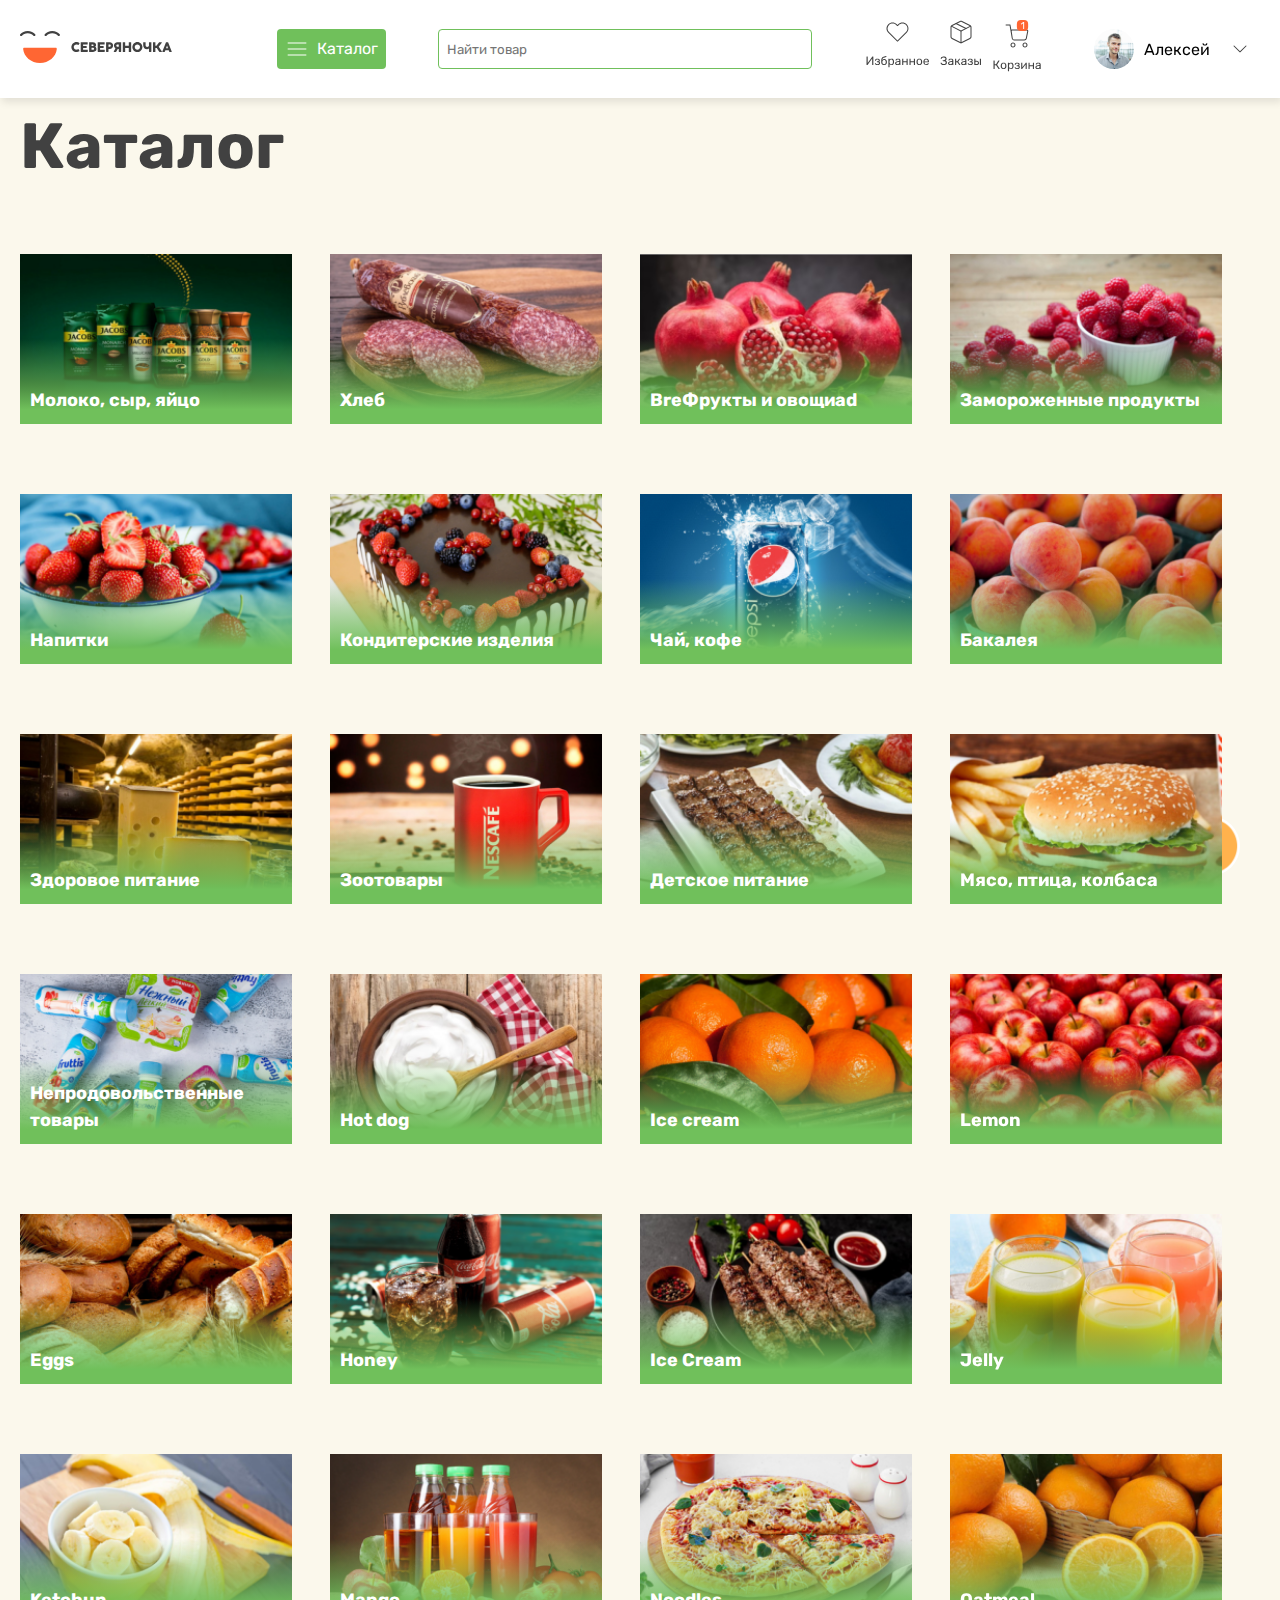
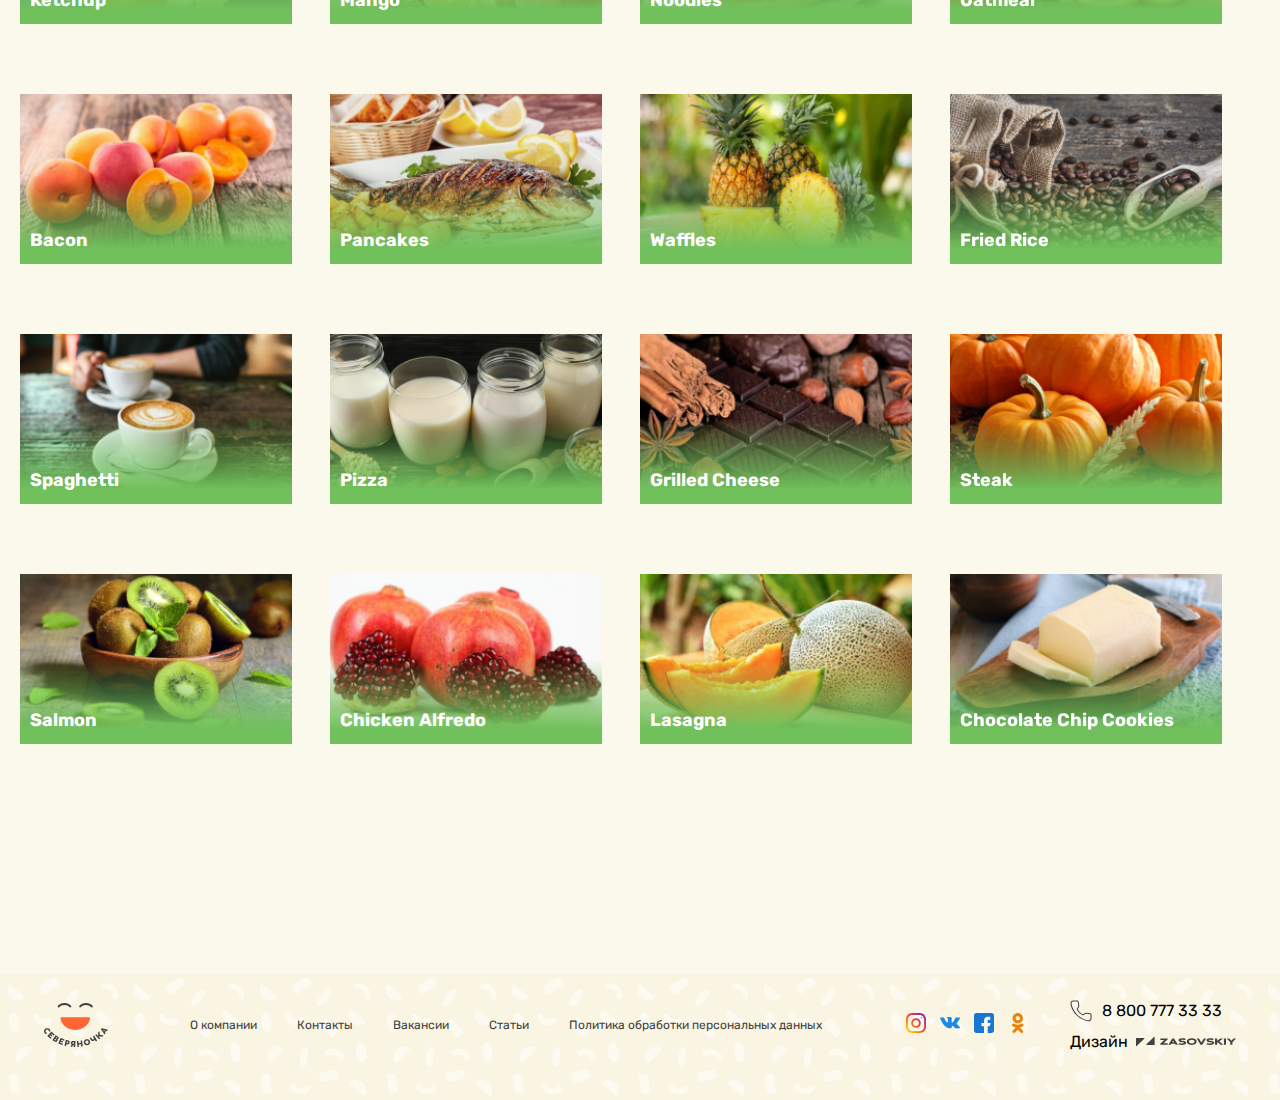
==== page/katalog.html @ c0de36a4 "10:38" ====
<!DOCTYPE html>
<html lang="en">
  <head>
    <meta charset="UTF-8" />
    <meta name="viewport" content="width=device-width, initial-scale=1.0" />
    <title>katalog</title>
    <link rel="stylesheet" href="../scss/main.css" />
    <link rel="stylesheet" href="../css/Вакансии.min.css" />
    <link rel="stylesheet" href="../scss/pages/katalog.css" />
  </head>
  <body>
    <a class="backtop" href="#" style="display: block;"><img src="../to the top img.png" alt=""></a>
    <nav>
      <div class="screen-line">
        <div class="nav-div">
          <a href="../index.html"
            ><img class="logo-brend" src="../img/logo (12).svg" alt="No img?"
          /></a>
          <a href="../index.html">
            <img
              class="logo-brend2"
              src="../img/head-img/logo (13).svg"
              alt="No img?"
          />
        </a>

          <button class="katalogmin">
            <div>
              <img src="../img/head-img/menu.svg" alt="No img?" />
              <p>Каталог</p>
            </div>
          </button>

          <form action="">
            <input class="input-search inputintt" type="text" placeholder="Найти товар">
          </form>
          <div class="imgsss">
            <a href="../page/Избранное.html">
              <img src="../img/head-img/MainMenu.svg" alt="No img?" />
            </a>
            <a href="../page/Заказы.html"
              ><img src="../img/head-img/MainMenu (1).svg" alt="No img?"
            /></a>

            <a href="../page/Заказы.html"
              ><img src="../img/head-img/MainMenu (2).svg" alt="No img?"
            /></a>
          </div>
          <div class="head-div2">
            <div>
              <img src="../img/head-img/avatar.svg" alt="No img?" />
              <p>Алексей</p>
            </div>
            <img class="asdd" src="../img/Button.svg" alt="No img?" />
          </div>
        </div>
      </div>
    </nav>
    <div class="screen-line">
      <div class="bakdrop_text">
        <p class="bacdroptext">
          Lorem ipsum dolor sit amet consectetur adipisicing elit. Vel, nisi
          minima. Cupiditate distinctio et obcaecati cum architecto, alias,
          facilis possimus doloremque ipsam iure reprehenderit quibusdam quaerat
          pariatur, vero sapiente debitis.
        </p>
      </div>
    </div>

    <div class="screen-line">
      <h1 class="header2">Каталог</h1>
      <div class="cardlar"></div>
    </div>

    <footer style="margin-top: 200px">
      <div class="screen-line">
        <div class="bigasdfl">
          <img src="../img/footer/logo (14).svg" alt="No img?" />
          <div class="gjdfkgjfgdkfdk">
            <a href="../page/О-компании.html"> <p>О компании</p></a>
            <a href="../page/Контакты.html"> <p>Контакты</p></a>
            <a href="../page/Вакансии.html"> <p>Вакансии</p></a>
            <a href="../page/О-компании.html"> <p>Статьи</p></a>
            <a href="../page/Контакты.html">
              <p>Политика обработки персональных данных</p>
            </a>
          </div>
          <div class="kgjfgdkfdk">
            <div class="alii">
              <a href="../page/О-компании.html"> <p>О компании</p></a>
              <a href="../page/Контакты.html"> <p>Контакты</p></a>
              <a href="../page/Вакансии.html"> <p>Вакансии</p></a>
            </div>
            <div class="alii">
              <a href="../page/О-компании.html"> <p>Статьи</p></a>
              <a href="../page/Контакты.html">
                <p>Политика обработки персональных данных</p>
              </a>
            </div>
          </div>
          <div class="fodefilrr">
            <div class="sasdfdsg">
              <a
                href="https://www.instagram.com/alisher_ali13?igsh=NnBmYnNvbGl6MXEw "
                ><img src="../img/footer/instagram.svg" alt="No img?"
              /></a>
              <a href="https://vk.com/"
                ><img src="../img/footer/vkontakte.svg  " alt="No img?"
              /></a>
              <a href="https://www.facebook.com/">
                <img src="../img/footer/facebook.svg" alt="No img?"
              /></a>
              <a href="https://ok.ru/">
                <img src="../img/footer/ok.svg" alt="No img?"
              /></a>
            </div>
            <div>
              <div style="display: flex; gap: 8px; align-items: center">
                <img src="../img/footer/phone.svg" alt="no icon?" />
                <p>8 800 777 33 33</p>
              </div>
              <div class="img__p-foot">
                <p>Дизайн</p>
                <img src="../img/footer/Union.svg" alt="No icon?" />
              </div>
            </div>
          </div>
        </div>
      </div>
    </footer>
    <div class="footer-2">
      <div class="screen-line">
        <div class="bi-bag">
          <img src="../img/footer/logo (14).svg" alt="No img?" />
          <div>
            <div>
              <a
                href="https://www.instagram.com/alisher_ali13?igsh=NnBmYnNvbGl6MXEw "
                ><img src="../img/footer/instagram.svg" alt="No img?"
              /></a>
              <a href="https://vk.com/"
                ><img src="../img/footer/vkontakte.svg  " alt="No img?"
              /></a>
              <a href="https://www.facebook.com/">
                <img src="../img/footer/facebook.svg" alt="No img?"
              /></a>
              <a href="https://ok.ru/">
                <img src="../img/footer/ok.svg" alt="No img?"
              /></a>
            </div>
            <div style="display: flex; gap: 8px; align-items: center">
              <img src="../img/footer/phone.svg" alt="no icon?" />
              <p>8 800 777 33 33</p>
            </div>
          </div>
        </div>
        <div class="center-alta">
          <div class="alta-big">
            <div class="alta">
              <a href="../page/О-компании.html"> <p>О компании</p></a>
              <a href="../page/Контакты.html"> <p>Контакты</p></a>
              <a href="../page/Вакансии.html"> <p>Вакансии</p></a>
              <a href="../page/О-компании.html"> <p>Статьи</p></a>
            </div>
            <a href="../page/Контакты.html">
              <p>Политика обработки персональных данных</p>
            </a>
          </div>
        </div>
      </div>
    </div>
    <div class="end__nav">
      <div class="screen-line">
        <div class="imageoo">
          <a href="../page/katalog,html"
            ><img src="../img/head-img/MainMenu (3).svg" alt="No img?"
          /></a>
          <a href="../page/Избранное.html"
            ><img src="../img/head-img/MainMenu.svg" alt="No img?"
          /></a>
          <a href="../page/Заказы.html"
            ><img src="../img/head-img/MainMenu (1).svg" alt="No img?"
          /></a>
          <a href="../page/Корзина.html"
            ><img src="../img/head-img/MainMenu (2).svg" alt="No img?"
          /></a>
          <a href="../page/О-компании.html"
            ><img src="../img/head-img/avatar.svg" alt="No img?"
          /></a>
        </div>
      </div>
    </div>
    <script src="../js/main.js"></script>
    <script src="../js/prodact-data.js"></script>
    <script src="../js/card.js"></script>
    <script src="../js/bacdrop.js"></script>
  </body>
</html>
---- scss/main.css ----
@charset "UTF-8";
@import url("https://fonts.googleapis.com/css2?family=Rubik:ital,wght@0,300..900;1,300..900&display=swap");
* {
  padding: 0;
  margin: 0;
}

*, *::before, *::after {
  box-sizing: border-box;
  font-family: "Rubik", sans-serif;
}

.screen-line {
  max-width: 1288px;
  margin-left: auto;
  margin-right: auto;
  padding-left: 20px;
  padding-right: 20px;
}

nav {
  position: relative;
  z-index: 1000000;
  position: sticky;
  top: 0;
  box-shadow: 2px 4px 8px 0px rgba(0, 0, 0, 0.1);
  background-color: white;
}
@media (max-width: 807px) {
  nav .logo-brend {
    display: none;
  }
}
nav .logo-brend2 {
  display: none !important;
}
@media (max-width: 807px) {
  nav .logo-brend2 {
    display: block !important;
  }
}
nav .nav-div {
  padding-top: 20px;
  padding-bottom: 20px;
  display: flex;
  align-items: center;
  justify-content: space-between;
}
nav .katalogmin {
  background: rgb(112, 192, 91);
  padding: 8px;
  border-radius: 4px;
  border: none;
  transition: 1s;
}
nav .katalogmin:hover {
  box-shadow: inset 0px 50px 30px red;
}
@media (max-width: 544px) {
  nav .katalogmin {
    display: none;
  }
}
nav .katalogmin div {
  display: flex;
  gap: 8px;
  align-items: center;
}
nav .katalogmin div p {
  font-family: Rubik;
  font-size: 16px;
  font-weight: 400;
  line-height: 24px;
  text-align: center;
  color: white;
}
@media (max-width: 1005px) {
  nav .katalogmin div p {
    display: none;
  }
}
nav .imgsss {
  display: flex;
  gap: 10px;
}
@media (max-width: 544px) {
  nav .imgsss {
    display: none;
  }
}
nav .imgsss img {
  transition: 0.3s;
}
nav .imgsss img:hover {
  transform: scale(0.85);
}
nav form input {
  height: 40px;
  width: 374px;
  padding: 8px;
  gap: 10px;
  border-radius: 4px;
  border: 1px solid rgb(112, 192, 91);
  outline: none;
}
@media (max-width: 1005px) {
  nav form input {
    width: 324px;
  }
}
@media (max-width: 683px) {
  nav form input {
    width: 100%;
  }
}
@media (max-width: 544px) {
  nav form input {
    width: 250px;
  }
}
nav .head-div2 {
  display: flex;
  align-items: center;
  gap: 10px;
}
@media (max-width: 544px) {
  nav .head-div2 {
    display: none;
  }
}
nav .head-div2 div {
  display: flex;
  align-items: center;
  gap: 10px;
}
@media (max-width: 1005px) {
  nav .head-div2 div p {
    display: none;
  }
}
@media (max-width: 1005px) {
  nav .head-div2 .asdd {
    display: none;
  }
}

header {
  margin-top: 4px;
  background-image: url(../../img/head-img/Group\ 7100.svg);
  background-repeat: no-repeat;
  background-size: cover;
  background-position: center;
  width: 100%;
  background-color: white;
}
header img {
  width: 100%;
}
@media (max-width: 400px) {
  header img {
    display: none;
  }
}
header p {
  display: none !important;
}
@media (max-width: 400px) {
  header p {
    display: block !important;
    text-align: center;
    padding: 27px 0px;
    font-family: Rubik;
    font-size: 18px;
    font-weight: 700;
    line-height: 27px;
    text-align: center;
  }
}

.АкцииАкции {
  margin-top: 80px;
}
.АкцииАкции .Акции1_ {
  display: flex;
  align-items: center;
  justify-content: space-between;
}
.АкцииАкции .Акции1_ h1 {
  font-family: Rubik;
  font-size: 36px;
  font-weight: 700;
  line-height: 54px;
  text-align: left;
  color: rgb(65, 65, 65);
}
.АкцииАкции .Акции1_ a {
  text-decoration: none;
}
.АкцииАкции .Акции1_ a div {
  display: flex;
  align-items: center;
  gap: 8px;
  transition: 0.3s;
}
.АкцииАкции .Акции1_ a div:hover {
  -webkit-text-decoration: underline 4px red;
          text-decoration: underline 4px red;
}
.АкцииАкции .Акции1_ a div p {
  font-family: Rubik;
  font-size: 16px;
  font-weight: 400;
  line-height: 24px;
  text-align: center;
  color: rgb(96, 96, 96);
}

.gridss {
  margin-top: 40px;
  display: grid;
  grid-template-columns: auto auto auto auto;
  justify-content: space-between;
}
@media (max-width: 694px) {
  .gridss {
    grid-template-columns: auto auto;
    justify-content: space-evenly;
  }
}
.gridss .grid-card {
  width: 272px;
  background-color: white;
}
@media (max-width: 819px) {
  .gridss .grid-card {
    width: 224px !important;
  }
}
@media (max-width: 694px) {
  .gridss .grid-card {
    width: 272px;
  }
}
@media (max-width: 472px) {
  .gridss .grid-card {
    width: 160px !important;
  }
}
.gridss .grid-card img {
  width: 100%;
}
.gridss .grid-card .grid-card__DIV {
  padding-top: 8px;
  display: flex;
  padding: 0px 8px;
  justify-content: space-between;
}
.gridss .grid-card .grid-card__DIV .div_left h2 {
  font-family: Rubik;
  font-size: 18px;
  font-weight: 700;
  line-height: 27px;
  text-align: left;
  color: rgb(65, 65, 65);
}
.gridss .grid-card .grid-card__DIV .div_left p {
  font-family: Rubik;
  font-size: 12px;
  font-weight: 400;
  line-height: 18px;
  text-align: left;
  color: rgb(191, 191, 191);
}
.gridss .grid-card .grid-card__DIV .div_right h3 {
  font-family: Rubik;
  font-size: 16px;
  font-weight: 400;
  line-height: 24px;
  text-align: left;
  color: rgb(96, 96, 96);
}
.gridss .grid-card .grid-card__DIV .div_right p {
  font-family: Rubik;
  font-size: 12px;
  font-weight: 400;
  line-height: 18px;
  text-align: left;
  color: rgb(191, 191, 191);
}
.gridss .grid-card .grid-card__DIV h6 {
  font-family: Rubik;
  font-size: 18px;
  font-weight: 700;
  line-height: 27px;
  text-align: left;
  color: rgb(65, 65, 65);
}
.gridss .div-end-p {
  margin-left: 8px;
  max-width: 256px;
  font-family: Rubik;
  font-size: 16px;
  font-weight: 400;
  line-height: 24px;
  text-align: left;
  color: rgb(65, 65, 65);
}
.gridss .yulduzlar {
  margin-left: 8px;
  display: flex;
  gap: 4px;
}
.gridss .vkarzinu {
  margin: 8px;
  width: 94%;
  height: 40px;
  border: none;
  background: none;
  border-radius: 3px;
  color: rgb(112, 192, 91);
  border: 1px solid rgb(112, 192, 91);
  transition: 0.3s;
}
.gridss .vkarzinu:hover {
  box-shadow: inset 0px 42px 0px rgb(255, 102, 51);
  color: white;
  border: none;
}

@media (max-width: 1101px) {
  .whither {
    display: none !important;
  }
}
@media (max-width: 694px) {
  .whither {
    display: block !important;
  }
}

@media (max-width: 472px) {
  .o_o {
    padding-top: 70px !important;
  }
  .o__o {
    padding-top: 25px;
  }
}
.Акции1_ {
  margin-top: 120px;
  display: flex;
  align-items: center;
  justify-content: space-between;
}
.Акции1_ h1 {
  font-family: Rubik;
  font-size: 36px;
  font-weight: 700;
  line-height: 54px;
  text-align: left;
  color: rgb(65, 65, 65);
}
.Акции1_ a {
  text-decoration: none;
}
.Акции1_ a div {
  display: flex;
  align-items: center;
  gap: 8px;
  transition: 0.3s;
}
.Акции1_ a div:hover {
  -webkit-text-decoration: underline 4px red;
          text-decoration: underline 4px red;
}
.Акции1_ a div p {
  font-family: Rubik;
  font-size: 16px;
  font-weight: 400;
  line-height: 24px;
  text-align: center;
  color: rgb(96, 96, 96);
}

.предло__ {
  margin-top: 120px;
  margin-bottom: 40px;
  font-family: Rubik;
  font-size: 36px;
  font-weight: 700;
  line-height: 54px;
  text-align: left;
  color: rgb(65, 65, 65);
}

.karti {
  display: flex;
  align-items: center;
  justify-content: space-between;
}
@media (max-width: 841px) {
  .karti {
    flex-direction: column;
  }
}
.karti .kaerr1 {
  box-shadow: 0px 8px 16px 0px rgba(202, 147, 96, 0.5);
  border-radius: 4px;
  width: 589px;
  background-color: rgb(252, 213, 186);
  position: relative;
}
@media (max-width: 725px) {
  .karti .kaerr1 {
    max-width: 289px;
    overflow: hidden;
  }
}
.karti .kaerr1 h1 {
  padding-top: 30px;
  padding-left: 49px;
  max-width: 400px;
  font-family: Rubik;
  font-size: 24px;
  font-weight: 700;
  line-height: 36px;
  text-align: left;
}
@media (max-width: 1136px) {
  .karti .kaerr1 h1 {
    width: 174px;
    font-family: Rubik;
    font-size: 18px;
    font-weight: 700;
    line-height: 27px;
    text-align: left;
    position: relative;
    z-index: 11;
  }
}
.karti .kaerr1 p {
  padding-top: 6px;
  padding-left: 49px;
  padding-bottom: 44px;
  max-width: 300px;
  font-family: Rubik;
  font-size: 16px;
  font-weight: 400;
  line-height: 24px;
  text-align: left;
}
@media (max-width: 1136px) {
  .karti .kaerr1 p {
    width: 174px;
    font-size: 12px;
    font-weight: 400;
    line-height: 18px;
    text-align: left;
    position: relative;
    z-index: 11;
  }
}
.karti .kaerr1 img {
  position: absolute;
  top: 0px;
  right: -5px;
  transition: 0.3s;
}
.karti .kaerr1 img:hover {
  transform: rotate(-16deg);
}
@media (max-width: 1136px) {
  .karti .kaerr1 img {
    right: -70px;
  }
}

.kaerr2 {
  background-color: rgb(229, 255, 222);
  border-radius: 4px;
  width: 589px;
  position: relative;
}
@media (max-width: 725px) {
  .kaerr2 {
    max-width: 389px;
    overflow: hidden;
  }
}
.kaerr2 h1 {
  padding-top: 30px;
  padding-left: 49px;
  max-width: 400px;
  font-family: Rubik;
  font-size: 24px;
  font-weight: 700;
  line-height: 36px;
  text-align: left;
  position: relative;
  z-index: 11;
}
@media (max-width: 340px) {
  .kaerr2 h1 {
    width: 200px;
  }
}
.kaerr2 p {
  padding-top: 6px;
  padding-left: 49px;
  padding-bottom: 44px;
  max-width: 300px;
  font-family: Rubik;
  font-size: 16px;
  font-weight: 400;
  line-height: 24px;
  text-align: left;
  position: relative;
  z-index: 11;
}
.kaerr2 img {
  position: absolute;
  top: 0px;
  right: -5px;
  transition: 0.3s;
}

.nashimagazin {
  margin-top: 100px;
  font-family: Rubik;
  font-size: 24px;
  font-weight: 700;
  line-height: 36px;
  text-align: left;
}

.grid-cardend {
  display: grid;
  grid-template-columns: auto auto auto;
  justify-content: space-between;
}
@media (max-width: 1189px) {
  .grid-cardend {
    justify-content: space-evenly;
  }
}
@media (max-width: 694px) {
  .grid-cardend {
    grid-template-columns: auto;
    grid-template-rows: auto auto auto;
  }
}
.grid-cardend .end__element {
  width: 376px;
  background-color: white;
}
@media (max-width: 1189px) {
  .grid-cardend .end__element {
    width: 224px;
  }
}
@media (max-width: 694px) {
  .grid-cardend .end__element {
    width: 100%;
  }
}
.grid-cardend .end__element img {
  width: 100%;
}
.grid-cardend .end__element p {
  font-family: Rubik;
  font-size: 12px;
  font-weight: 400;
  line-height: 18px;
  text-align: left;
  color: rgb(143, 143, 143);
}
.grid-cardend .end__element h3 {
  padding: 8px;
  font-family: Rubik;
  font-size: 18px;
  font-weight: 700;
  line-height: 27px;
  text-align: left;
}
@media (max-width: 1189px) {
  .grid-cardend .end__element h3 {
    font-family: Rubik;
    font-size: 16px;
    font-weight: 700;
    line-height: 24px;
    text-align: left;
  }
}
.grid-cardend .end__element h5 {
  padding: 8px;
  font-family: Rubik;
  font-size: 16px;
  font-weight: 400;
  line-height: 24px;
  text-align: left;
  color: rgb(65, 65, 65);
}
@media (max-width: 1189px) {
  .grid-cardend .end__element h5 {
    font-family: Rubik;
    font-size: 12px;
    font-weight: 400;
    line-height: 18px;
    text-align: left;
  }
}
.grid-cardend .end__element button {
  margin-left: 8px;
  width: 150px;
  height: 40px;
  padding: 8px;
  gap: 8px;
  border-radius: 4px;
  border: none;
  background: rgb(229, 255, 222);
  color: rgb(112, 192, 91);
  transition: 0.3s;
}
.grid-cardend .end__element button:hover {
  color: white;
  box-shadow: inset 0px 41px rgb(112, 192, 91);
}

footer {
  background-color: rgb(250, 245, 227);
  margin-top: 80px;
  background-image: url(../../img/footer/bac.svg);
  width: 100%;
  height: 126px;
}
@media (max-width: 697px) {
  footer {
    display: none !important;
  }
}
footer .bigasdfl {
  padding: 24px;
  display: flex;
  justify-content: space-between;
  align-items: center;
}
footer .gjdfkgjfgdkfdk {
  display: grid;
  grid-template-columns: auto auto auto auto auto;
  gap: 40px;
}
@media (max-width: 1077px) {
  footer .gjdfkgjfgdkfdk {
    display: none;
  }
}
@media (max-width: 697px) {
  footer .gjdfkgjfgdkfdk {
    grid-template-columns: auto auto auto auto;
    grid-template-rows: auto auto;
  }
}
footer .gjdfkgjfgdkfdk a {
  text-decoration: none;
}
footer .gjdfkgjfgdkfdk a p {
  font-family: Rubik;
  font-size: 12px;
  font-weight: 400;
  line-height: 18px;
  text-align: left;
  color: rgb(65, 65, 65);
}
footer .kgjfgdkfdk {
  display: none;
}
@media (max-width: 1077px) {
  footer .kgjfgdkfdk {
    display: flex;
    flex-direction: column;
    gap: 8px;
  }
}
footer .kgjfgdkfdk .alii {
  display: flex;
  gap: 16px;
}
footer .kgjfgdkfdk a {
  text-decoration: none;
}
footer .kgjfgdkfdk a p {
  font-family: Rubik;
  font-size: 12px;
  font-weight: 400;
  line-height: 18px;
  text-align: left;
  color: rgb(65, 65, 65);
}
footer .fodefilrr {
  display: flex;
  align-items: center;
  gap: 40px;
}
@media (max-width: 800px) {
  footer .fodefilrr {
    gap: 24px;
  }
}
footer .fodefilrr .sasdfdsg {
  display: grid;
  grid-template-columns: auto auto auto auto;
  gap: 10px !important;
}
@media (max-width: 800px) {
  footer .fodefilrr .sasdfdsg {
    grid-template-columns: auto auto;
    grid-template-rows: auto auto;
  }
}
footer .img__p-foot {
  margin-top: 10px;
  display: flex;
  gap: 8px;
}

.footer-2 {
  display: none;
  background-color: rgb(250, 245, 227);
  margin-top: 80px;
  background-image: url(../../img/footer/bac.svg);
  width: 100%;
  height: 126px;
}
@media (max-width: 697px) {
  .footer-2 {
    display: block !important;
  }
}
.footer-2 .bi-bag {
  display: flex;
  justify-content: space-around;
}
.footer-2 .center-alta {
  margin-top: 24px;
  display: flex;
  justify-content: center;
}
.footer-2 .center-alta .alta-big {
  margin: 0 auto;
  display: flex;
  flex-direction: column;
  gap: 16px;
}
.footer-2 .center-alta .alta-big .alta {
  display: flex;
  gap: 16px;
}
.footer-2 .center-alta .alta-big a {
  text-decoration: none;
}
.footer-2 .center-alta .alta-big a p {
  font-family: Rubik;
  font-size: 12px;
  font-weight: 400;
  line-height: 18px;
  text-align: left;
  color: rgb(65, 65, 65);
}

.end__nav {
  margin-top: 26px;
  display: none;
}
@media (max-width: 544px) {
  .end__nav {
    background-color: white;
    display: block;
  }
}
.end__nav .imageoo {
  display: flex;
  align-items: center;
  justify-content: space-around;
}
.end__nav .imageoo img {
  transition: 0.3s;
}
.end__nav .imageoo img:hover {
  transform: scale(0.85);
}

button:hover {
  cursor: pointer;
}

body {
  background: rgb(251, 248, 236);
  scroll-behavior: smooth;
}

.loading_ {
  background-color: white;
  position: fixed;
  top: 0;
  bottom: 0;
  right: 0;
  left: 0;
  z-index: 1000000;
  display: flex;
  justify-content: center;
  align-items: center;
  opacity: 1;
  animation-name: load;
  animation-duration: 2s;
  animation-iteration-count: infinite;
  transition: 0.3s;
}
@keyframes load {
  0% {
    background-color: rgb(255, 255, 0);
  }
  50% {
    background-color: rgb(4, 244, 0);
  }
  100% {
    background-color: rgb(255, 255, 0);
  }
}
.loading_ img {
  animation-name: gif;
  animation-duration: 2s;
  animation-iteration-count: infinite;
  width: 100%;
  height: 100%;
  -o-object-fit: cover;
     object-fit: cover;
}
@keyframes gif {
  25% {
    transform: translate(0px, 50px);
  }
  75% {
    transform: translate(0px, -50px);
  }
}

.loading-none {
  opacity: 0;
  z-index: -10000000000000;
}

.backtop {
  position: fixed;
  bottom: 20px;
  right: 40px;
  display: none;
  animation-name: top;
  animation-duration: 2s;
  animation-iteration-count: infinite;
}
@keyframes top {
  50% {
    bottom: 50px;
  }
  100% {
    bottom: 20px;
  }
}
.backtop img {
  width: 60px;
  height: 60px;
  background-color: white;
  border-radius: 50%;
}/*# sourceMappingURL=main.css.map */
---- css/Вакансии.min.css ----
.header2{font-family:Rubik;font-size:64px;font-weight:700;line-height:96px;text-align:left;color:#414141}.grid__list{display:grid;grid-template-columns:auto auto auto;grid-template-rows:auto auto;justify-content:space-between;gap:40px}@media(max-width: 712px){.grid__list{gap:20px}}@media(max-width: 570px){.grid__list{grid-template-columns:auto}}.grid__list .list__dokument{cursor:pointer;background-color:#fff;padding:32px}.grid__list .list__dokument h2{margin-bottom:16px;font-family:Rubik;font-size:24px;font-weight:700;line-height:36px;text-align:left;color:#414141}@media(max-width: 967px){.grid__list .list__dokument h2{font-family:Rubik;font-size:18px;font-weight:700;line-height:27px;text-align:left}}.grid__list .list__dokument h5{margin-bottom:8px;font-family:Rubik;font-size:18px;font-weight:400;line-height:27px;text-align:left}@media(max-width: 967px){.grid__list .list__dokument h5{font-family:Rubik;font-size:16px;font-weight:400;line-height:24px;text-align:left}}.grid__list .list__dokument p{font-family:Rubik;font-size:16px;font-weight:400;line-height:24px;text-align:left;margin-bottom:16px}@media(max-width: 967px){.grid__list .list__dokument p{font-family:Rubik;font-size:12px;font-weight:400;line-height:18px;text-align:left}}.grid__list .list_in_div{display:flex;align-items:start;gap:10px}@media(max-width: 967px){.grid__list p{font-family:Rubik;font-size:12px;font-weight:400;line-height:18px;text-align:left}}
---- scss/pages/katalog.css ----
.bakdrop_text {
  display: none;
}

.hiddin {
  display: block;
}

.bacdroptext {
  padding: 5px;
  background-color: white;
  position: absolute;
  max-width: 1200px;
  position: fixed;
  top: 95px;
}

.cardlar {
  margin-top: 60px;
  display: grid;
  justify-content: center;
  grid-template-columns: repeat(4, 1fr);
  row-gap: 40px;
}
@media (max-width: 1118px) {
  .cardlar {
    grid-template-columns: repeat(3, 1fr);
  }
}
@media (max-width: 846px) {
  .cardlar {
    grid-template-columns: auto auto;
  }
}
@media (max-width: 579px) {
  .cardlar {
    grid-template-columns: auto;
  }
}
.cardlar .card {
  background-size: cover;
  width: 272px;
  height: 200px;
  gap: 0px;
  opacity: 0px;
}
.cardlar .cardinbox {
  overflow: hidden;
  position: relative;
}
.cardlar .cardinbox:hover .bla {
  background: linear-gradient(180deg, rgba(0, 0, 0, 0) 0%, #2f5625 82.81%);
}
.cardlar .cardinbox:hover img {
  transform: scale(1.1);
}
.cardlar .cardinbox img {
  transition: 0.3s;
  width: 100%;
  height: 100%;
}
.cardlar .cardinbox h1 {
  left: 10px;
  bottom: 10px;
  position: absolute;
  color: rgb(255, 255, 255);
  font-family: Rubik;
  font-size: 18px;
  font-weight: 700;
  line-height: 27px;
  text-align: left;
}
.cardlar .cardinbox .bla {
  transition: background 0.3s ease;
  position: absolute;
  bottom: 0px;
  background: linear-gradient(180deg, rgba(112, 192, 91, 0) 0%, #70c05b 82.81%);
  width: 100%;
  height: 50%;
}/*# sourceMappingURL=katalog.css.map */
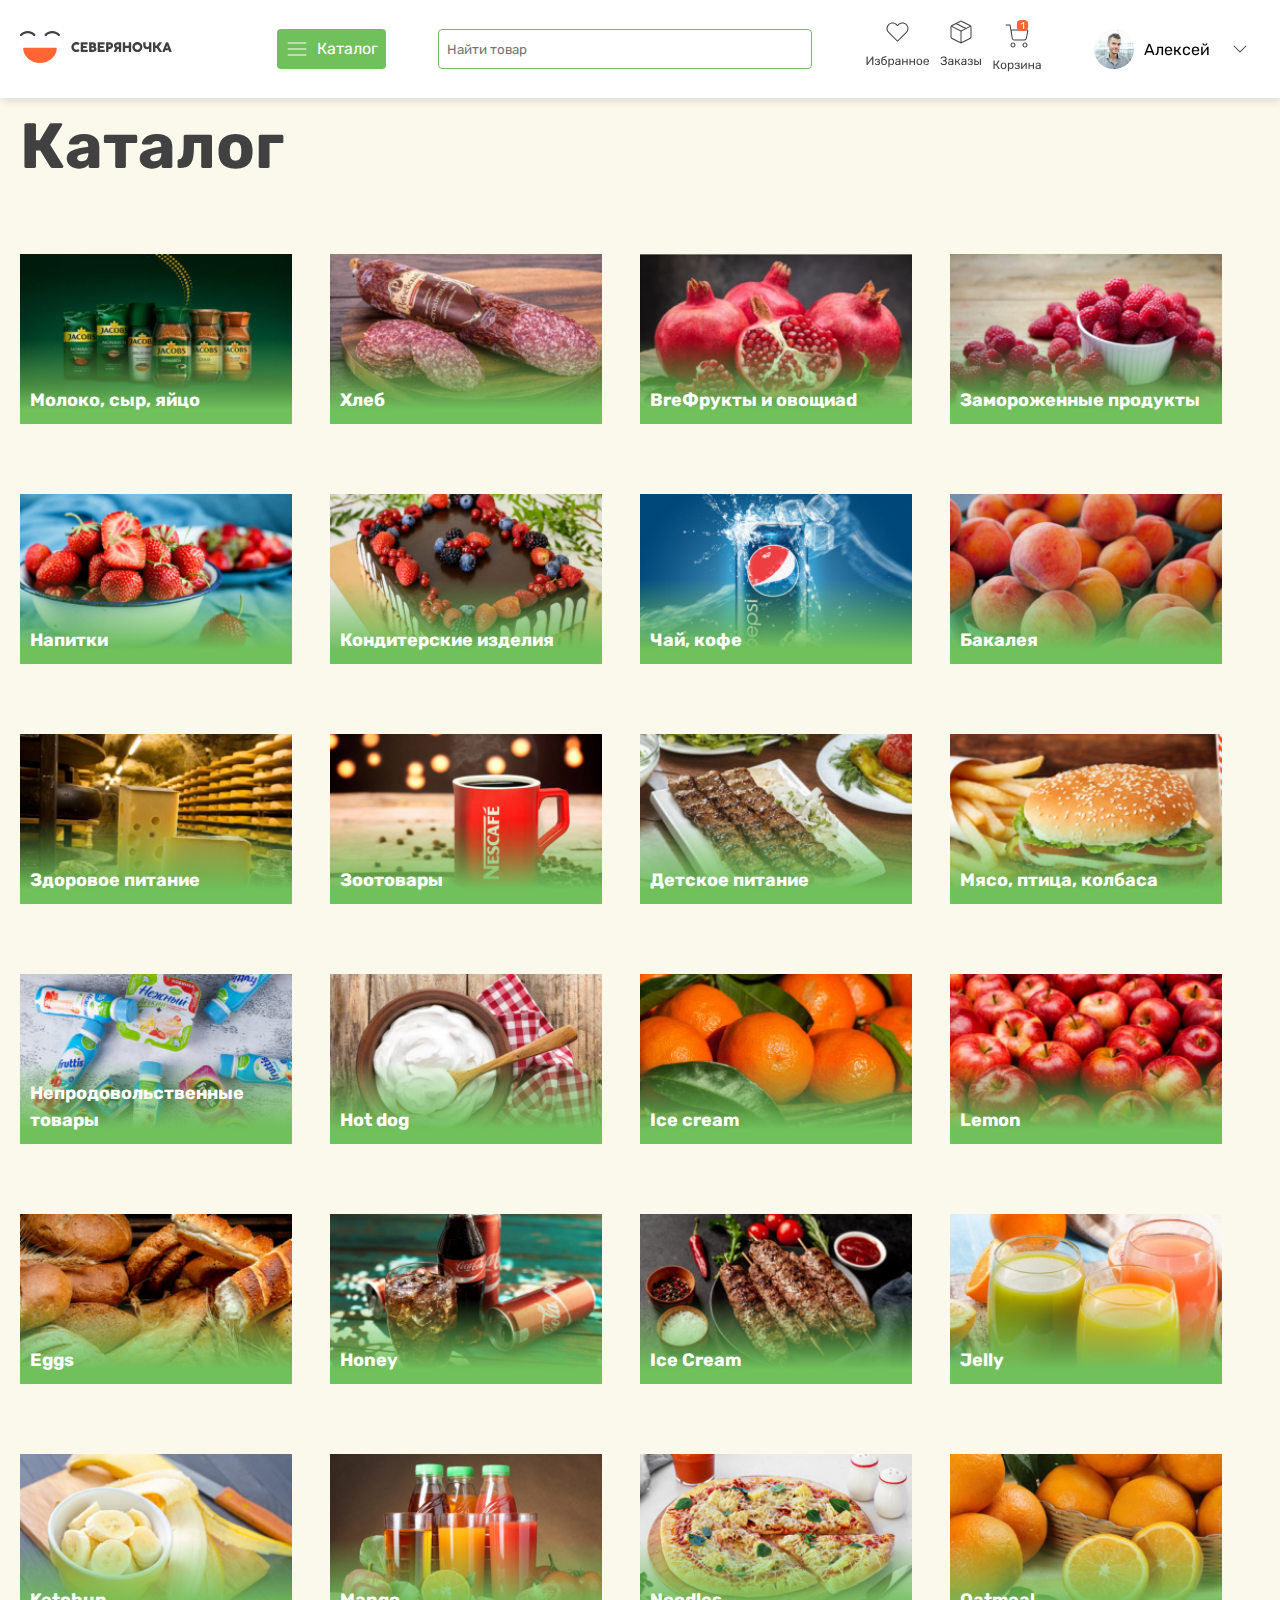
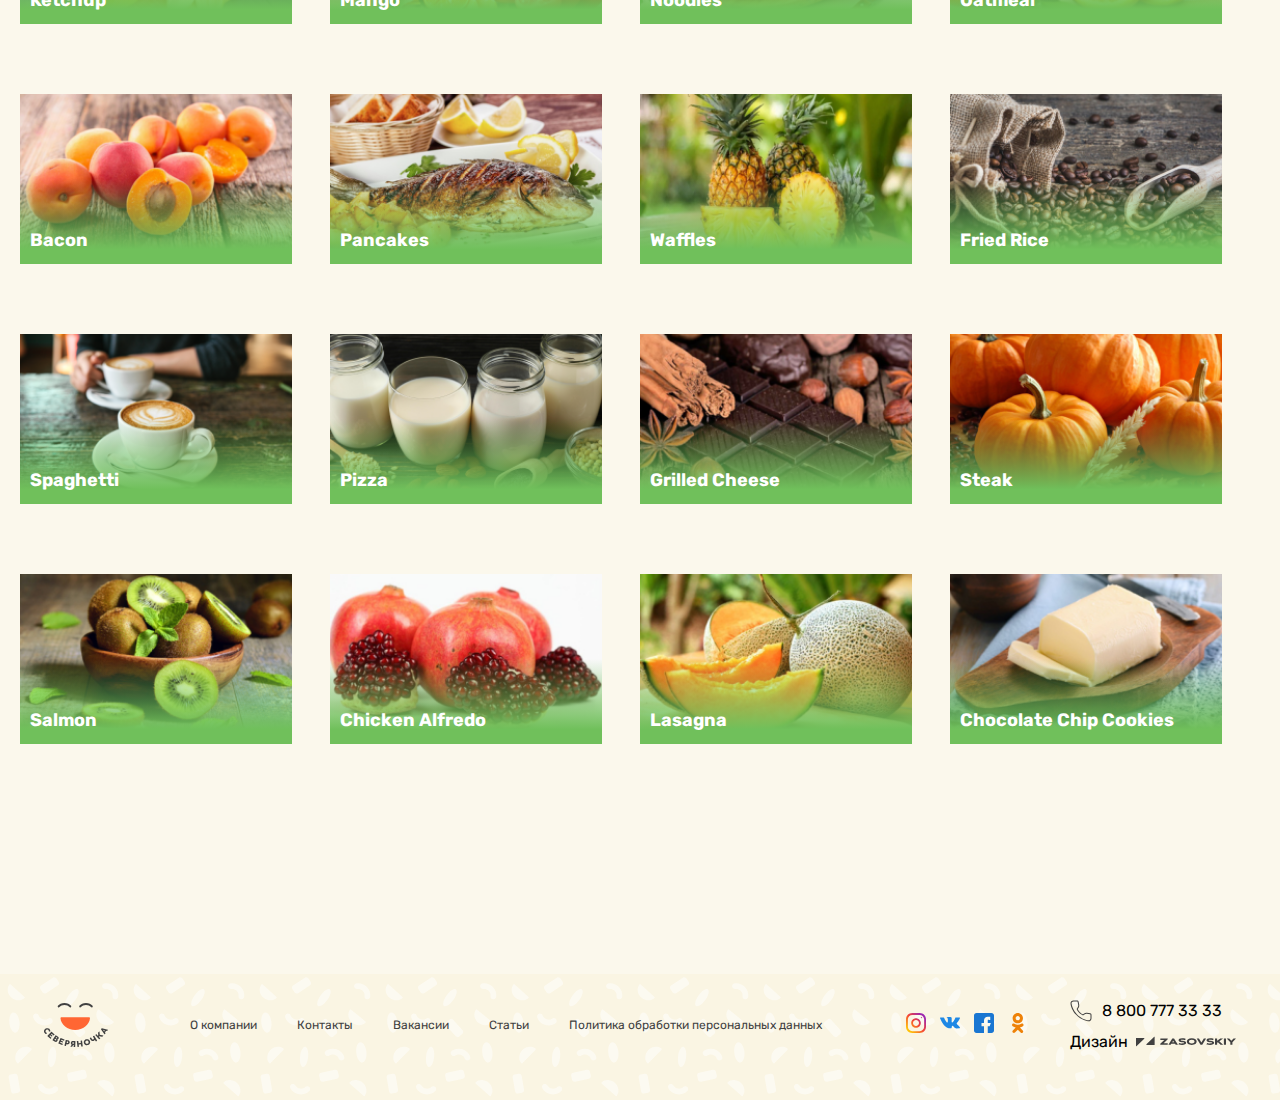
==== commit 5e70622e: "first commit" ====
--- a/page/katalog.html
+++ b/page/katalog.html
@@ -9,7 +9,7 @@
     <link rel="stylesheet" href="../scss/pages/katalog.css" />
   </head>
   <body>
-    <a class="backtop" href="#" style="display: block;"><img src="../to the top img.png" alt=""></a>
+    <a class="backtop" href="#"><img src="../to the top img.png" alt=""></a>
     <nav>
       <div class="screen-line">
         <div class="nav-div">
@@ -190,9 +190,9 @@
         </div>
       </div>
     </div>
-    <script src="../js/main.js"></script>
     <script src="../js/prodact-data.js"></script>
     <script src="../js/card.js"></script>
     <script src="../js/bacdrop.js"></script>
+    <script src="../js/backtop.js"></script>
   </body>
 </html>
--- a/scss/main.css
+++ b/scss/main.css
@@ -857,6 +857,7 @@
   animation-name: top;
   animation-duration: 2s;
   animation-iteration-count: infinite;
+  scroll-behavior: smooth;
 }
 @keyframes top {
   50% {
